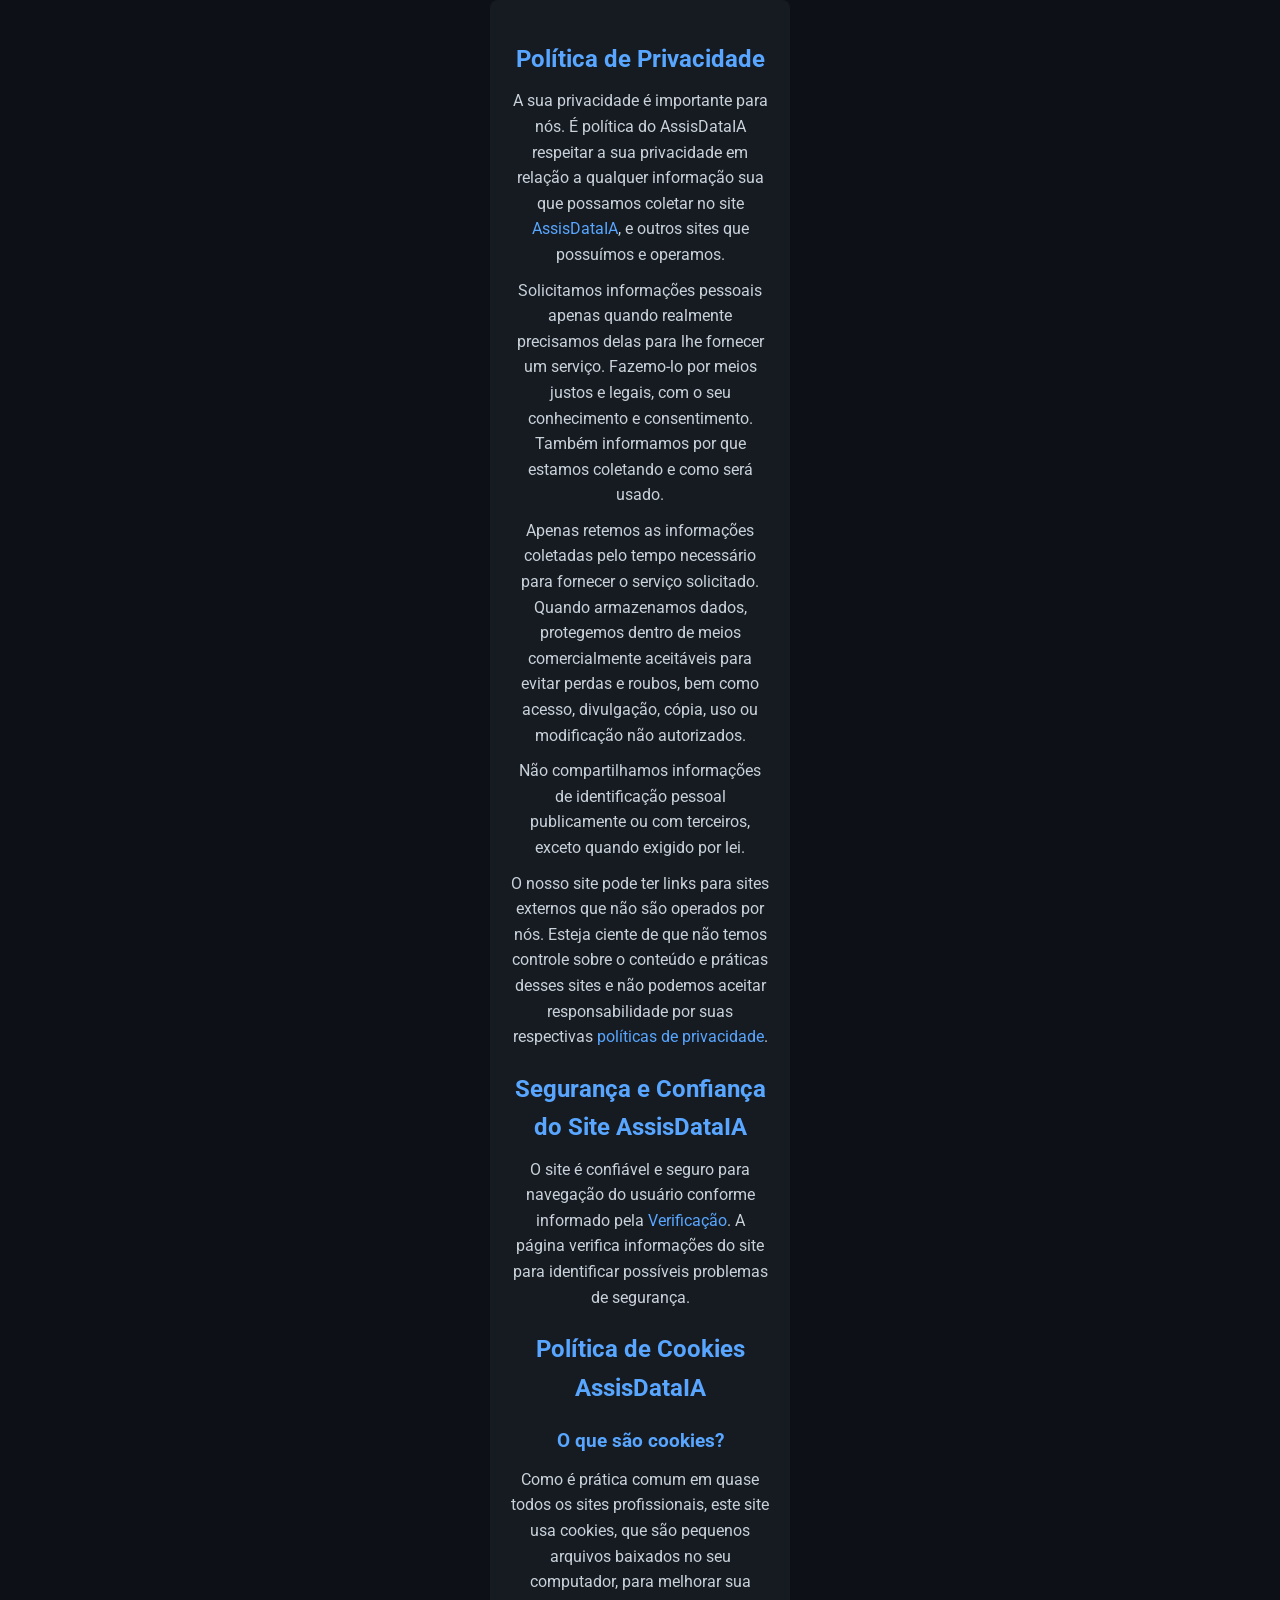
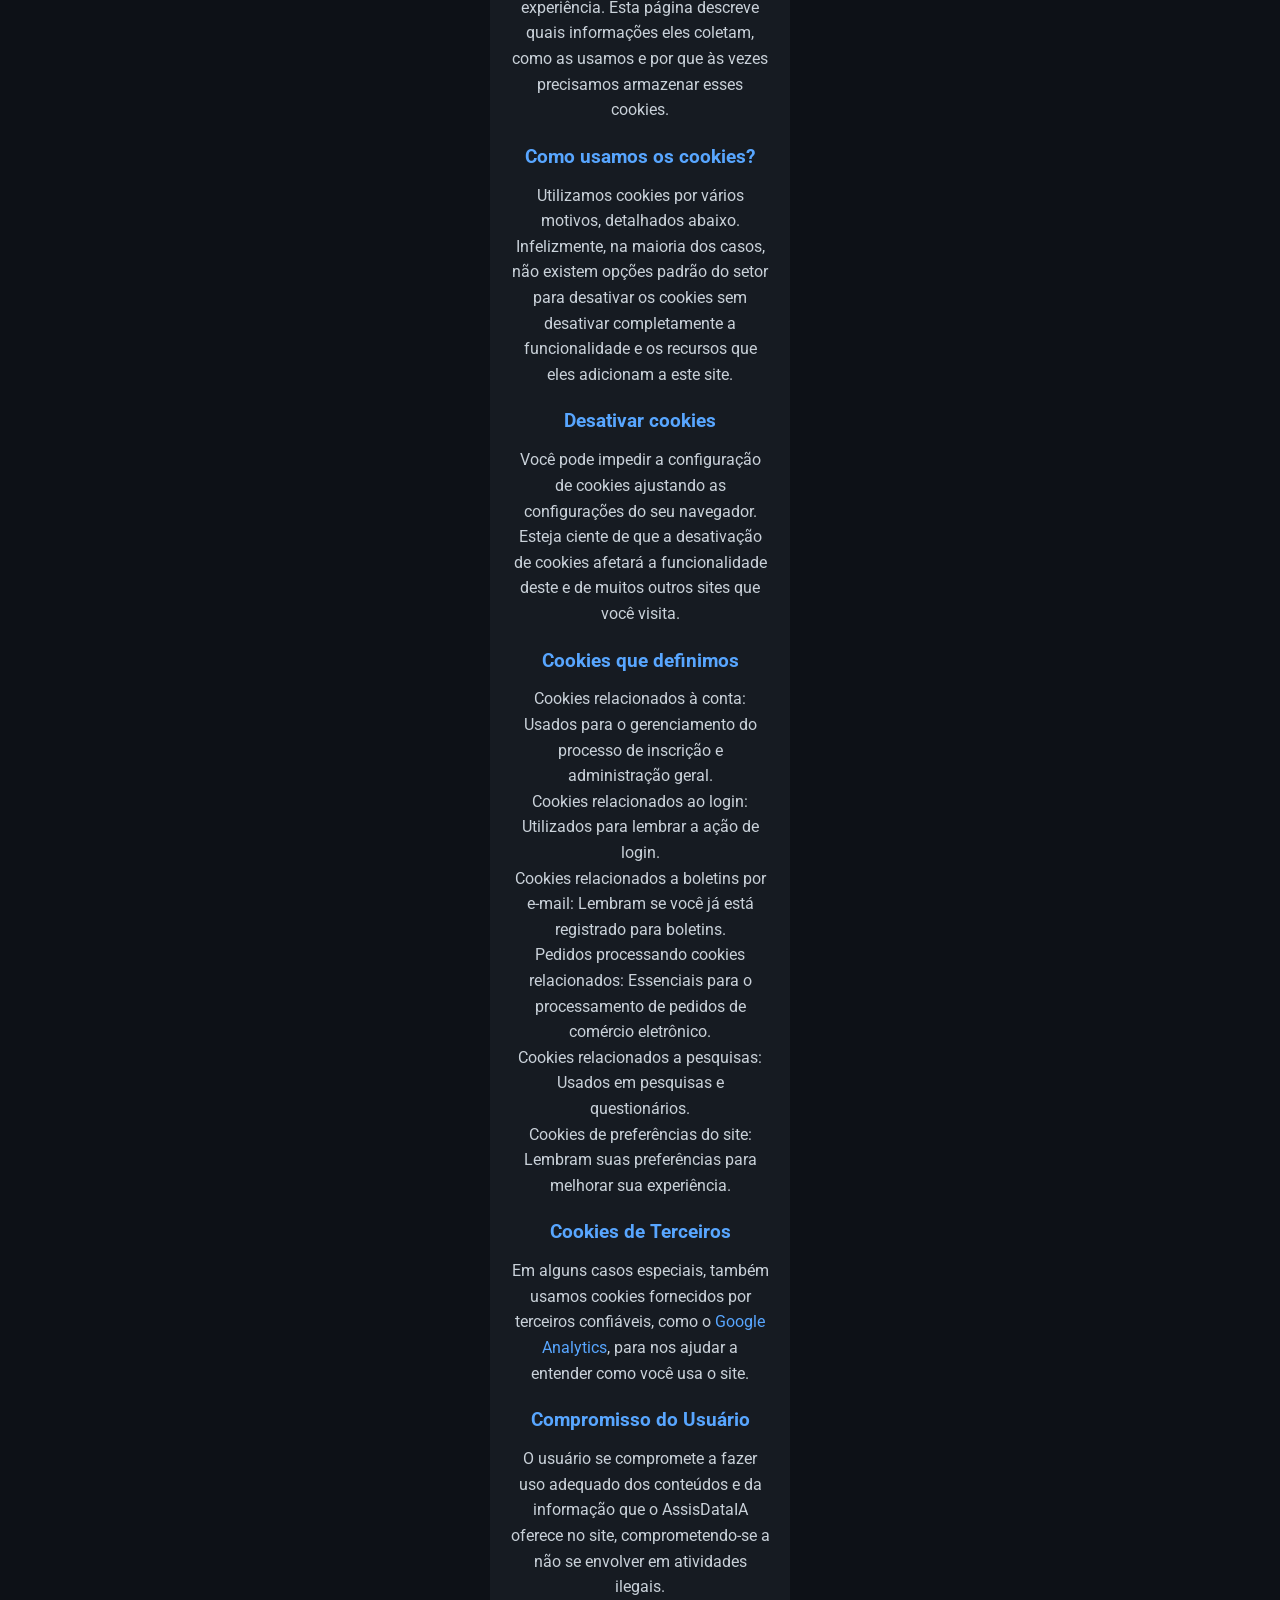
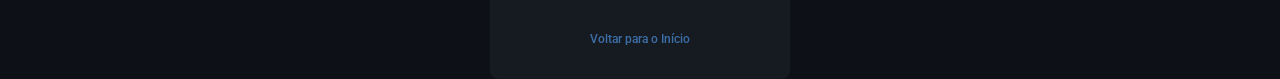
==== politica_privacidade.html @ 0b14fb2a "Initial commit" ====
<!DOCTYPE html>
<html lang="pt-br">
<head>
    <meta charset="UTF-8">
    <meta name="viewport" content="width=device-width, initial-scale=1.0">
    <title>Política de Privacidade - AssisDataIA</title>
    <link href="https://fonts.googleapis.com/css2?family=Roboto+Mono&family=Roboto:wght@500;700&display=swap" rel="stylesheet">
    <link rel="stylesheet" href="./styles.css"> <!-- Linkando com o CSS principal -->
    <style>
        /* Estilos adicionais para a página de Política de Privacidade */
        body {
            background-color: #0d1117; /* Fundo escuro, similar ao index.html */
            color: #c9d1d9; /* Texto claro para contraste */
            font-family: 'Roboto', sans-serif;
            line-height: 1.6;
        }
        .container {
            max-width: 800px;
            margin: 0 auto;
            padding: 20px;
            background-color: #161b22; /* Fundo levemente destacado para o container */
            border-radius: 8px;
        }
        h2, h3 {
            color: #58a6ff; /* Cor de destaque para os títulos */
            margin-top: 20px;
        }
        p, ul {
            margin: 10px 0;
        }
        a {
            color: #58a6ff; /* Link na cor de destaque */
            text-decoration: none;
        }
        a:hover {
            text-decoration: underline;
        }
        footer {
            text-align: center;
            margin-top: 30px;
        }
    </style>
</head>
<body>
    <div class="container">
        <h2>Política de Privacidade</h2>
        <p>A sua privacidade é importante para nós. É política do AssisDataIA respeitar a sua privacidade em relação a qualquer informação sua que possamos coletar no site <a href="https://assisdataia">AssisDataIA</a>, e outros sites que possuímos e operamos.</p>
        
        <p>Solicitamos informações pessoais apenas quando realmente precisamos delas para lhe fornecer um serviço. Fazemo-lo por meios justos e legais, com o seu conhecimento e consentimento. Também informamos por que estamos coletando e como será usado.</p>
        
        <p>Apenas retemos as informações coletadas pelo tempo necessário para fornecer o serviço solicitado. Quando armazenamos dados, protegemos dentro de meios comercialmente aceitáveis para evitar perdas e roubos, bem como acesso, divulgação, cópia, uso ou modificação não autorizados.</p>
        
        <p>Não compartilhamos informações de identificação pessoal publicamente ou com terceiros, exceto quando exigido por lei.</p>
        
        <p>O nosso site pode ter links para sites externos que não são operados por nós. Esteja ciente de que não temos controle sobre o conteúdo e práticas desses sites e não podemos aceitar responsabilidade por suas respectivas <a href="https://privacidade.me/" target="_blank">políticas de privacidade</a>.</p>
        
        <h2>Segurança e Confiança do Site AssisDataIA</h2>
        <p>O site é confiável e seguro para navegação do usuário conforme informado pela <a href="https://confiavel.com.br/https://assisdataia" target="_blank">Verificação</a>. A página verifica informações do site para identificar possíveis problemas de segurança.</p>
        
        <h2>Política de Cookies AssisDataIA</h2>
        <h3>O que são cookies?</h3>
        <p>Como é prática comum em quase todos os sites profissionais, este site usa cookies, que são pequenos arquivos baixados no seu computador, para melhorar sua experiência. Esta página descreve quais informações eles coletam, como as usamos e por que às vezes precisamos armazenar esses cookies.</p>
        
        <h3>Como usamos os cookies?</h3>
        <p>Utilizamos cookies por vários motivos, detalhados abaixo. Infelizmente, na maioria dos casos, não existem opções padrão do setor para desativar os cookies sem desativar completamente a funcionalidade e os recursos que eles adicionam a este site.</p>
        
        <h3>Desativar cookies</h3>
        <p>Você pode impedir a configuração de cookies ajustando as configurações do seu navegador. Esteja ciente de que a desativação de cookies afetará a funcionalidade deste e de muitos outros sites que você visita.</p>
        
        <h3>Cookies que definimos</h3>
        <ul>
            <li>Cookies relacionados à conta: Usados para o gerenciamento do processo de inscrição e administração geral.</li>
            <li>Cookies relacionados ao login: Utilizados para lembrar a ação de login.</li>
            <li>Cookies relacionados a boletins por e-mail: Lembram se você já está registrado para boletins.</li>
            <li>Pedidos processando cookies relacionados: Essenciais para o processamento de pedidos de comércio eletrônico.</li>
            <li>Cookies relacionados a pesquisas: Usados em pesquisas e questionários.</li>
            <li>Cookies de preferências do site: Lembram suas preferências para melhorar sua experiência.</li>
        </ul>
        
        <h3>Cookies de Terceiros</h3>
        <p>Em alguns casos especiais, também usamos cookies fornecidos por terceiros confiáveis, como o <a href="https://analytics.google.com/analytics/web/">Google Analytics</a>, para nos ajudar a entender como você usa o site.</p>
        
        <h3>Compromisso do Usuário</h3>
        <p>O usuário se compromete a fazer uso adequado dos conteúdos e da informação que o AssisDataIA oferece no site, comprometendo-se a não se envolver em atividades ilegais.</p>

        <footer>
            <p><a href="index.html">Voltar para o Início</a></p>
        </footer>
    </div>
</body>
</html>
---- styles.css ----
* {
  margin: 0;
  padding: 0%;
  box-sizing: border-box;
}

a {
  text-decoration: none;
}

html {
  /* cirar variaveis */
  --bg-color: #EDF2FF;
  --text-color: #00082F;
  --primary-color: #4263EB;
  --primary-color-dark: #2a44ca;
}

body.dark-blue {
  --bg-color: #00082F;
  --text-color: #FFFFFF;
}

body.pink {
  --bg-color: #FFF0F6;
  --testr-color: #1F000B;
  --primary-color: #D6336C;
  --primary-color-dark: #A61E4D;
}


body {
  background: var(--bg-color);
  color: var(--text-color);
  font-family: 'Roboto', sans-serif;
}

.container {
  text-align: center;
  width: 300px;
  margin: 60px auto;
}

img {
  width: 100%;
}

img.avatar {
  border-radius: 50%;
  width: 100px;
  height: 100px;
  border: var(--primary-color) solid 4px;
  padding: 3.7px;
}

h1 {
  margin-top: 24px;
  margin-bottom: 8px;
  font-size: 32px;
}

.username {
  font-family: 'Roboto Mono', monospace;
  font-weight: 400;
  opacity: 0.6;
  font-size: 18px;
}

ul {
  list-style: none;
  margin: 48px;
}

/* style dos botoes */
ul li a {
  height: 53px;
  display: flex;
  align-items: center;
  justify-content: center;
  background: var(--primary-color);
  color: white;
  text-transform: uppercase;
  font-size: 14px;

  margin-bottom: 16px;
  border-radius: 16px;

  transition: background 400ms;
  /*Faz transição de cor lento  */
}

/* Alterar a cor do botao ao passar o mouse */
ul li a:hover {
  background: var(--primary-color-dark);
}

footer {
  font-weight: 500;
  font-size: 12px;
  opacity: 0.6;
  transition: opacity 400ms;
}

footer:hover {
  opacity: 1;
}
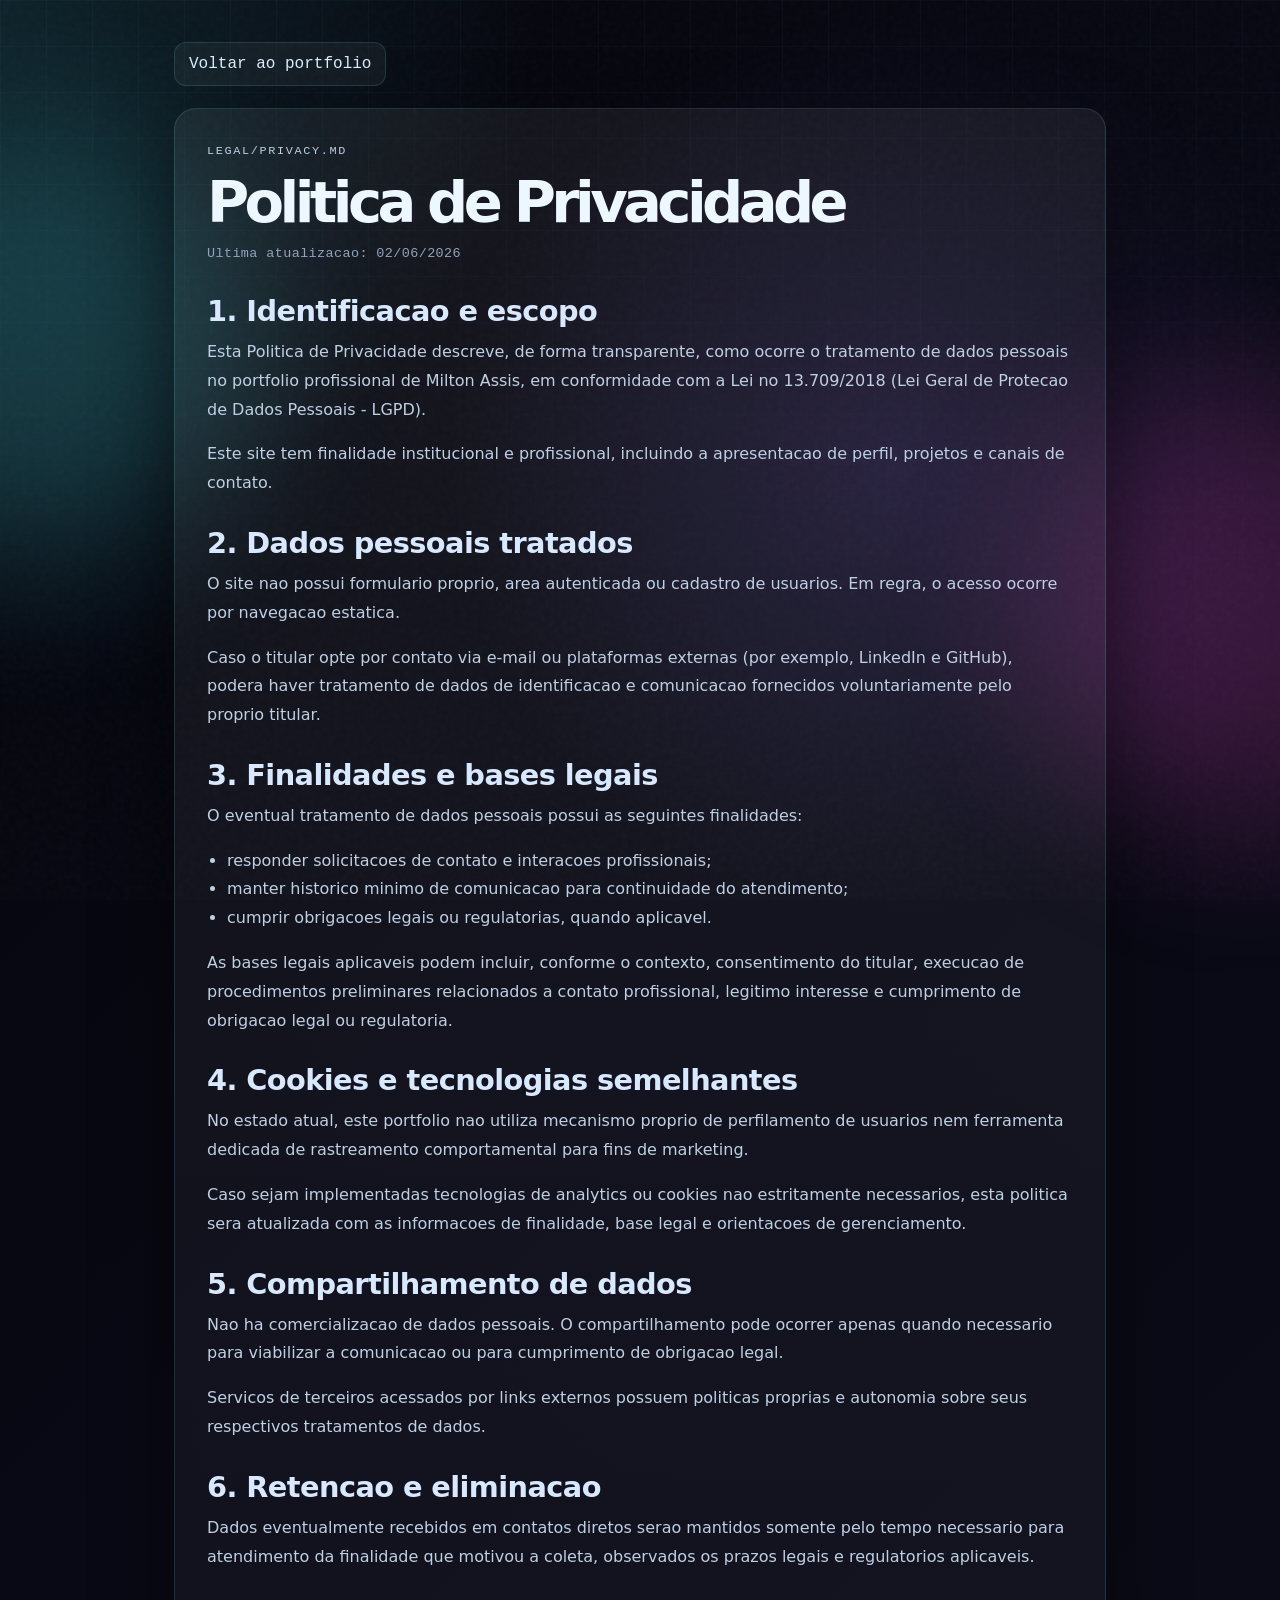
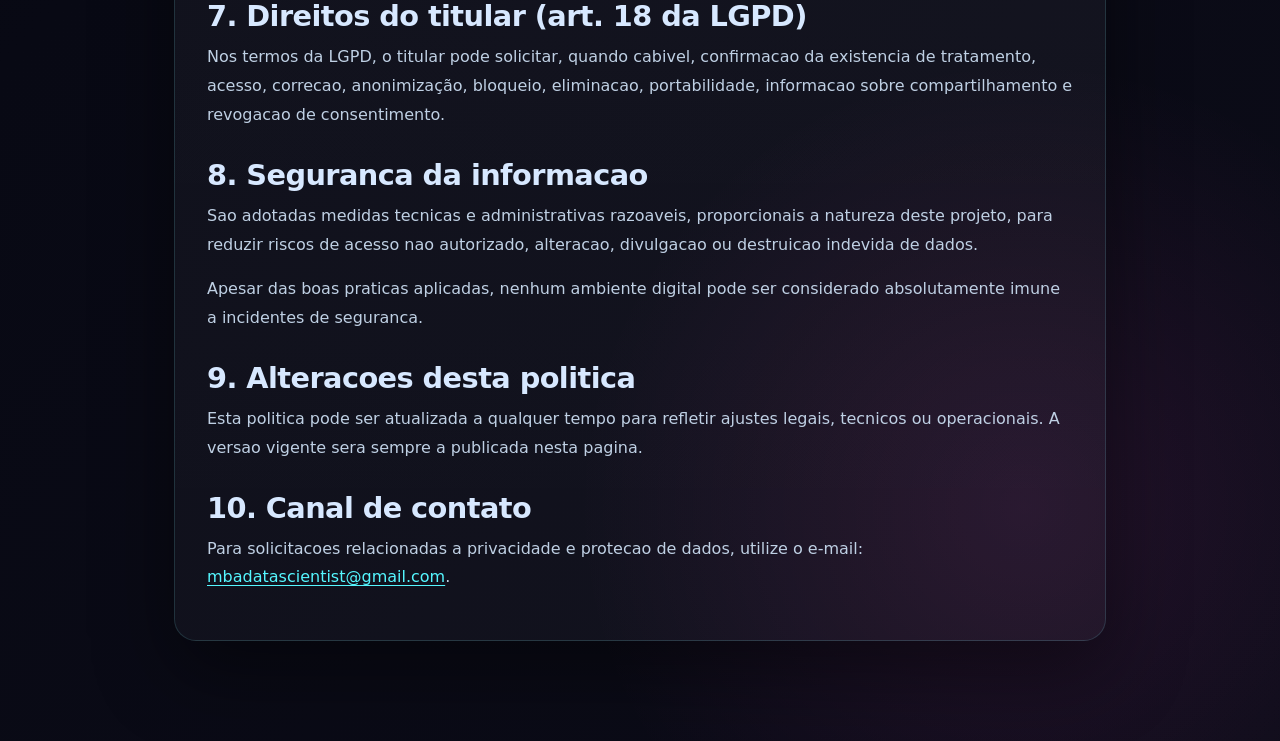
==== commit 4faf4796: "Atuallização do README.md para versão 1.0 do projeto, incluindo o documento de especificação detalha" ====
--- a/politica_privacidade.html
+++ b/politica_privacidade.html
@@ -1,91 +1,125 @@
-<!DOCTYPE html>
-<html lang="pt-br">
+<!doctype html>
+<html lang="pt-BR">
+
 <head>
-    <meta charset="UTF-8">
-    <meta name="viewport" content="width=device-width, initial-scale=1.0">
-    <title>Política de Privacidade - AssisDataIA</title>
-    <link href="https://fonts.googleapis.com/css2?family=Roboto+Mono&family=Roboto:wght@500;700&display=swap" rel="stylesheet">
-    <link rel="stylesheet" href="./styles.css"> <!-- Linkando com o CSS principal -->
-    <style>
-        /* Estilos adicionais para a página de Política de Privacidade */
-        body {
-            background-color: #0d1117; /* Fundo escuro, similar ao index.html */
-            color: #c9d1d9; /* Texto claro para contraste */
-            font-family: 'Roboto', sans-serif;
-            line-height: 1.6;
-        }
-        .container {
-            max-width: 800px;
-            margin: 0 auto;
-            padding: 20px;
-            background-color: #161b22; /* Fundo levemente destacado para o container */
-            border-radius: 8px;
-        }
-        h2, h3 {
-            color: #58a6ff; /* Cor de destaque para os títulos */
-            margin-top: 20px;
-        }
-        p, ul {
-            margin: 10px 0;
-        }
-        a {
-            color: #58a6ff; /* Link na cor de destaque */
-            text-decoration: none;
-        }
-        a:hover {
-            text-decoration: underline;
-        }
-        footer {
-            text-align: center;
-            margin-top: 30px;
-        }
-    </style>
+    <meta charset="UTF-8" />
+    <meta name="viewport" content="width=device-width, initial-scale=1.0" />
+    <meta name="description"
+        content="Politica de Privacidade do portfolio de Milton Assis com informacoes sobre dados, cookies e links externos." />
+    <meta name="theme-color" content="#080914" />
+    <title>Politica de Privacidade | Milton Assis</title>
+    <link rel="stylesheet" href="styles.css" />
 </head>
-<body>
-    <div class="container">
-        <h2>Política de Privacidade</h2>
-        <p>A sua privacidade é importante para nós. É política do AssisDataIA respeitar a sua privacidade em relação a qualquer informação sua que possamos coletar no site <a href="https://assisdataia">AssisDataIA</a>, e outros sites que possuímos e operamos.</p>
-        
-        <p>Solicitamos informações pessoais apenas quando realmente precisamos delas para lhe fornecer um serviço. Fazemo-lo por meios justos e legais, com o seu conhecimento e consentimento. Também informamos por que estamos coletando e como será usado.</p>
-        
-        <p>Apenas retemos as informações coletadas pelo tempo necessário para fornecer o serviço solicitado. Quando armazenamos dados, protegemos dentro de meios comercialmente aceitáveis para evitar perdas e roubos, bem como acesso, divulgação, cópia, uso ou modificação não autorizados.</p>
-        
-        <p>Não compartilhamos informações de identificação pessoal publicamente ou com terceiros, exceto quando exigido por lei.</p>
-        
-        <p>O nosso site pode ter links para sites externos que não são operados por nós. Esteja ciente de que não temos controle sobre o conteúdo e práticas desses sites e não podemos aceitar responsabilidade por suas respectivas <a href="https://privacidade.me/" target="_blank">políticas de privacidade</a>.</p>
-        
-        <h2>Segurança e Confiança do Site AssisDataIA</h2>
-        <p>O site é confiável e seguro para navegação do usuário conforme informado pela <a href="https://confiavel.com.br/https://assisdataia" target="_blank">Verificação</a>. A página verifica informações do site para identificar possíveis problemas de segurança.</p>
-        
-        <h2>Política de Cookies AssisDataIA</h2>
-        <h3>O que são cookies?</h3>
-        <p>Como é prática comum em quase todos os sites profissionais, este site usa cookies, que são pequenos arquivos baixados no seu computador, para melhorar sua experiência. Esta página descreve quais informações eles coletam, como as usamos e por que às vezes precisamos armazenar esses cookies.</p>
-        
-        <h3>Como usamos os cookies?</h3>
-        <p>Utilizamos cookies por vários motivos, detalhados abaixo. Infelizmente, na maioria dos casos, não existem opções padrão do setor para desativar os cookies sem desativar completamente a funcionalidade e os recursos que eles adicionam a este site.</p>
-        
-        <h3>Desativar cookies</h3>
-        <p>Você pode impedir a configuração de cookies ajustando as configurações do seu navegador. Esteja ciente de que a desativação de cookies afetará a funcionalidade deste e de muitos outros sites que você visita.</p>
-        
-        <h3>Cookies que definimos</h3>
-        <ul>
-            <li>Cookies relacionados à conta: Usados para o gerenciamento do processo de inscrição e administração geral.</li>
-            <li>Cookies relacionados ao login: Utilizados para lembrar a ação de login.</li>
-            <li>Cookies relacionados a boletins por e-mail: Lembram se você já está registrado para boletins.</li>
-            <li>Pedidos processando cookies relacionados: Essenciais para o processamento de pedidos de comércio eletrônico.</li>
-            <li>Cookies relacionados a pesquisas: Usados em pesquisas e questionários.</li>
-            <li>Cookies de preferências do site: Lembram suas preferências para melhorar sua experiência.</li>
-        </ul>
-        
-        <h3>Cookies de Terceiros</h3>
-        <p>Em alguns casos especiais, também usamos cookies fornecidos por terceiros confiáveis, como o <a href="https://analytics.google.com/analytics/web/">Google Analytics</a>, para nos ajudar a entender como você usa o site.</p>
-        
-        <h3>Compromisso do Usuário</h3>
-        <p>O usuário se compromete a fazer uso adequado dos conteúdos e da informação que o AssisDataIA oferece no site, comprometendo-se a não se envolver em atividades ilegais.</p>
 
-        <footer>
-            <p><a href="index.html">Voltar para o Início</a></p>
-        </footer>
-    </div>
+<body class="legal-page">
+    <div class="noise"></div>
+    <div class="orb orb-a"></div>
+    <div class="orb orb-b"></div>
+
+    <main class="legal-main" id="top">
+        <a class="legal-back" href="index.html">Voltar ao portfolio</a>
+
+        <article class="legal-card">
+            <p class="eyebrow">legal/privacy.md</p>
+            <h1>Politica de Privacidade</h1>
+            <p class="legal-updated">Ultima atualizacao: 02/06/2026</p>
+
+            <h2>1. Identificacao e escopo</h2>
+            <p>
+                Esta Politica de Privacidade descreve, de forma transparente, como ocorre o tratamento
+                de dados pessoais no portfolio profissional de Milton Assis, em conformidade com a Lei
+                no 13.709/2018 (Lei Geral de Protecao de Dados Pessoais - LGPD).
+            </p>
+            <p>
+                Este site tem finalidade institucional e profissional, incluindo a apresentacao de perfil,
+                projetos e canais de contato.
+            </p>
+
+            <h2>2. Dados pessoais tratados</h2>
+            <p>
+                O site nao possui formulario proprio, area autenticada ou cadastro de usuarios. Em regra,
+                o acesso ocorre por navegacao estatica.
+            </p>
+            <p>
+                Caso o titular opte por contato via e-mail ou plataformas externas (por exemplo, LinkedIn
+                e GitHub), podera haver tratamento de dados de identificacao e comunicacao fornecidos
+                voluntariamente pelo proprio titular.
+            </p>
+
+            <h2>3. Finalidades e bases legais</h2>
+            <p>
+                O eventual tratamento de dados pessoais possui as seguintes finalidades:
+            </p>
+            <ul>
+                <li>responder solicitacoes de contato e interacoes profissionais;</li>
+                <li>manter historico minimo de comunicacao para continuidade do atendimento;</li>
+                <li>cumprir obrigacoes legais ou regulatorias, quando aplicavel.</li>
+            </ul>
+            <p>
+                As bases legais aplicaveis podem incluir, conforme o contexto, consentimento do titular,
+                execucao de procedimentos preliminares relacionados a contato profissional, legitimo
+                interesse e cumprimento de obrigacao legal ou regulatoria.
+            </p>
+
+            <h2>4. Cookies e tecnologias semelhantes</h2>
+            <p>
+                No estado atual, este portfolio nao utiliza mecanismo proprio de perfilamento de usuarios
+                nem ferramenta dedicada de rastreamento comportamental para fins de marketing.
+            </p>
+            <p>
+                Caso sejam implementadas tecnologias de analytics ou cookies nao estritamente necessarios,
+                esta politica sera atualizada com as informacoes de finalidade, base legal e orientacoes
+                de gerenciamento.
+            </p>
+
+            <h2>5. Compartilhamento de dados</h2>
+            <p>
+                Nao ha comercializacao de dados pessoais. O compartilhamento pode ocorrer apenas quando
+                necessario para viabilizar a comunicacao ou para cumprimento de obrigacao legal.
+            </p>
+            <p>
+                Servicos de terceiros acessados por links externos possuem politicas proprias e autonomia
+                sobre seus respectivos tratamentos de dados.
+            </p>
+
+            <h2>6. Retencao e eliminacao</h2>
+            <p>
+                Dados eventualmente recebidos em contatos diretos serao mantidos somente pelo tempo
+                necessario para atendimento da finalidade que motivou a coleta, observados os prazos
+                legais e regulatorios aplicaveis.
+            </p>
+
+            <h2>7. Direitos do titular (art. 18 da LGPD)</h2>
+            <p>
+                Nos termos da LGPD, o titular pode solicitar, quando cabivel, confirmacao da existencia de
+                tratamento, acesso, correcao, anonimização, bloqueio, eliminacao, portabilidade,
+                informacao sobre compartilhamento e revogacao de consentimento.
+            </p>
+
+            <h2>8. Seguranca da informacao</h2>
+            <p>
+                Sao adotadas medidas tecnicas e administrativas razoaveis, proporcionais a natureza deste
+                projeto, para reduzir riscos de acesso nao autorizado, alteracao, divulgacao ou destruicao
+                indevida de dados.
+            </p>
+            <p>
+                Apesar das boas praticas aplicadas, nenhum ambiente digital pode ser considerado absolutamente
+                imune a incidentes de seguranca.
+            </p>
+
+            <h2>9. Alteracoes desta politica</h2>
+            <p>
+                Esta politica pode ser atualizada a qualquer tempo para refletir ajustes legais, tecnicos
+                ou operacionais. A versao vigente sera sempre a publicada nesta pagina.
+            </p>
+
+            <h2>10. Canal de contato</h2>
+            <p>
+                Para solicitacoes relacionadas a privacidade e protecao de dados, utilize o e-mail:
+                <a href="mailto:mbadatascientist@gmail.com">mbadatascientist@gmail.com</a>.
+            </p>
+        </article>
+    </main>
 </body>
-</html>
+
+</html>
--- a/styles.css
+++ b/styles.css
@@ -1,106 +1,885 @@
-* {
-  margin: 0;
-  padding: 0%;
-  box-sizing: border-box;
-}
-
-a {
-  text-decoration: none;
-}
-
-html {
-  /* cirar variaveis */
-  --bg-color: #EDF2FF;
-  --text-color: #00082F;
-  --primary-color: #4263EB;
-  --primary-color-dark: #2a44ca;
-}
-
-body.dark-blue {
-  --bg-color: #00082F;
-  --text-color: #FFFFFF;
-}
-
-body.pink {
-  --bg-color: #FFF0F6;
-  --testr-color: #1F000B;
-  --primary-color: #D6336C;
-  --primary-color-dark: #A61E4D;
-}
-
-
-body {
-  background: var(--bg-color);
-  color: var(--text-color);
-  font-family: 'Roboto', sans-serif;
-}
-
-.container {
-  text-align: center;
-  width: 300px;
-  margin: 60px auto;
-}
-
-img {
-  width: 100%;
-}
-
-img.avatar {
-  border-radius: 50%;
-  width: 100px;
-  height: 100px;
-  border: var(--primary-color) solid 4px;
-  padding: 3.7px;
-}
-
-h1 {
-  margin-top: 24px;
-  margin-bottom: 8px;
-  font-size: 32px;
-}
-
-.username {
-  font-family: 'Roboto Mono', monospace;
-  font-weight: 400;
-  opacity: 0.6;
-  font-size: 18px;
-}
-
-ul {
-  list-style: none;
-  margin: 48px;
-}
-
-/* style dos botoes */
-ul li a {
-  height: 53px;
-  display: flex;
-  align-items: center;
-  justify-content: center;
-  background: var(--primary-color);
-  color: white;
-  text-transform: uppercase;
-  font-size: 14px;
-
-  margin-bottom: 16px;
-  border-radius: 16px;
-
-  transition: background 400ms;
-  /*Faz transição de cor lento  */
-}
-
-/* Alterar a cor do botao ao passar o mouse */
-ul li a:hover {
-  background: var(--primary-color-dark);
-}
-
-footer {
-  font-weight: 500;
-  font-size: 12px;
-  opacity: 0.6;
-  transition: opacity 400ms;
-}
-
-footer:hover {
-  opacity: 1;
-}+:root {
+  --bg: #070711;
+  --bg-2: #0d1020;
+  --panel: rgba(15, 18, 34, 0.78);
+  --panel-2: rgba(20, 25, 48, 0.64);
+  --border: rgba(130, 245, 255, 0.14);
+  --border-strong: rgba(159, 114, 255, 0.34);
+  --text: #edf7ff;
+  --muted: #91a4bc;
+  --cyan: #55f7ff;
+  --purple: #9f72ff;
+  --pink: #ff4fd8;
+  --green: #6cffb5;
+  --yellow: #f7e46a;
+  --shadow: 0 30px 80px rgba(0, 0, 0, 0.45);
+  --radius: 22px;
+  --font: Inter, ui-sans-serif, system-ui, -apple-system, BlinkMacSystemFont, "Segoe UI", sans-serif;
+  --mono: "Cascadia Code", "Fira Code", "SFMono-Regular", Consolas, monospace;
+}
+
+* {
+  box-sizing: border-box;
+}
+
+html {
+  scroll-behavior: smooth;
+}
+
+body {
+  margin: 0;
+  min-height: 100vh;
+  background:
+    radial-gradient(circle at top left, rgba(85, 247, 255, 0.12), transparent 34rem),
+    radial-gradient(circle at 70% 20%, rgba(159, 114, 255, 0.14), transparent 28rem),
+    radial-gradient(circle at 80% 90%, rgba(255, 79, 216, 0.10), transparent 28rem),
+    linear-gradient(135deg, #05050c 0%, #080914 46%, #0c0c18 100%);
+  color: var(--text);
+  font-family: var(--font);
+  overflow-x: hidden;
+}
+
+body::before {
+  content: "";
+  position: fixed;
+  inset: 0;
+  pointer-events: none;
+  background-image:
+    linear-gradient(rgba(85, 247, 255, 0.035) 1px, transparent 1px),
+    linear-gradient(90deg, rgba(85, 247, 255, 0.035) 1px, transparent 1px);
+  background-size: 46px 46px;
+  mask-image: linear-gradient(to bottom, rgba(0,0,0,.9), transparent 85%);
+}
+
+a {
+  color: inherit;
+  text-decoration: none;
+}
+
+:focus-visible {
+  outline: 2px solid rgba(85, 247, 255, 0.8);
+  outline-offset: 3px;
+}
+
+.sr-only {
+  position: absolute;
+  width: 1px;
+  height: 1px;
+  padding: 0;
+  margin: -1px;
+  overflow: hidden;
+  clip: rect(0, 0, 0, 0);
+  white-space: nowrap;
+  border: 0;
+}
+
+.noise {
+  position: fixed;
+  inset: 0;
+  pointer-events: none;
+  opacity: 0.08;
+  background-image: url("data:image/svg+xml,%3Csvg viewBox='0 0 200 200' xmlns='http://www.w3.org/2000/svg'%3E%3Cfilter id='n'%3E%3CfeTurbulence type='fractalNoise' baseFrequency='.75' numOctaves='3' stitchTiles='stitch'/%3E%3C/filter%3E%3Crect width='100%25' height='100%25' filter='url(%23n)' opacity='.35'/%3E%3C/svg%3E");
+  z-index: 0;
+}
+
+.orb {
+  position: fixed;
+  width: 28rem;
+  height: 28rem;
+  border-radius: 999px;
+  filter: blur(80px);
+  opacity: 0.22;
+  pointer-events: none;
+}
+
+.orb-a {
+  left: -12rem;
+  top: 8rem;
+  background: var(--cyan);
+}
+
+.orb-b {
+  right: -12rem;
+  bottom: 4rem;
+  background: var(--pink);
+}
+
+.workspace-shell {
+  position: relative;
+  z-index: 1;
+  min-height: 100vh;
+  display: grid;
+  grid-template-columns: 64px 260px minmax(0, 1fr);
+  gap: 0;
+}
+
+.activity-bar,
+.explorer-panel,
+.topbar,
+.statusbar {
+  backdrop-filter: blur(24px);
+}
+
+.activity-bar {
+  position: sticky;
+  top: 0;
+  height: 100vh;
+  background: rgba(7, 8, 17, 0.82);
+  border-right: 1px solid var(--border);
+  display: flex;
+  flex-direction: column;
+  align-items: center;
+  padding: 18px 10px;
+  gap: 18px;
+}
+
+.activity-bar a {
+  width: 42px;
+  height: 42px;
+  border-radius: 14px;
+  display: grid;
+  place-items: center;
+  color: var(--muted);
+  border: 1px solid transparent;
+  transition: 0.2s ease;
+  font-family: var(--mono);
+}
+
+.activity-bar a:hover,
+.activity-logo {
+  color: var(--cyan) !important;
+  border-color: rgba(85, 247, 255, 0.2) !important;
+  background: rgba(85, 247, 255, 0.07);
+  box-shadow: 0 0 30px rgba(85, 247, 255, 0.08);
+}
+
+.activity-logo {
+  font-weight: 900;
+  letter-spacing: -0.08em;
+}
+
+.explorer-panel {
+  position: sticky;
+  top: 0;
+  height: 100vh;
+  background: rgba(10, 12, 24, 0.74);
+  border-right: 1px solid var(--border);
+  padding: 22px 18px;
+  overflow: auto;
+}
+
+.panel-title {
+  color: var(--muted);
+  font-family: var(--mono);
+  font-size: 0.75rem;
+  text-transform: uppercase;
+  letter-spacing: 0.12em;
+  margin-bottom: 22px;
+}
+
+.file-tree {
+  display: grid;
+  gap: 8px;
+}
+
+.file-tree a {
+  display: flex;
+  align-items: center;
+  gap: 10px;
+  padding: 10px 12px;
+  border-radius: 12px;
+  color: #c8d5e6;
+  font-size: 0.92rem;
+  transition: 0.18s ease;
+}
+
+.file-tree a:hover {
+  color: var(--text);
+  background: rgba(255, 255, 255, 0.055);
+}
+
+.dot {
+  width: 9px;
+  height: 9px;
+  border-radius: 99px;
+  display: inline-flex;
+  box-shadow: 0 0 18px currentColor;
+}
+
+.cyan { color: var(--cyan); background: var(--cyan); }
+.purple { color: var(--purple); background: var(--purple); }
+.green { color: var(--green); background: var(--green); }
+.yellow { color: var(--yellow); background: var(--yellow); }
+.pink { color: var(--pink); background: var(--pink); }
+
+.mini-card {
+  margin-top: 28px;
+  padding: 18px;
+  border: 1px solid var(--border);
+  border-radius: 18px;
+  background: linear-gradient(135deg, rgba(85,247,255,0.07), rgba(159,114,255,0.08));
+}
+
+.mini-label,
+.eyebrow,
+.card-kicker {
+  color: var(--cyan);
+  font-family: var(--mono);
+  font-size: 0.74rem;
+  letter-spacing: 0.14em;
+  text-transform: uppercase;
+}
+
+.mini-card strong {
+  display: block;
+  margin: 8px 0;
+  line-height: 1.25;
+}
+
+.mini-card p,
+.section-heading p,
+.project-card p,
+.about-grid p,
+.pipeline p {
+  color: var(--muted);
+  line-height: 1.7;
+}
+
+.editor-surface {
+  min-width: 0;
+  background: rgba(7, 7, 17, 0.24);
+}
+
+.topbar {
+  position: sticky;
+  top: 0;
+  z-index: 10;
+  height: 62px;
+  padding: 0 24px;
+  display: flex;
+  align-items: center;
+  justify-content: space-between;
+  background: rgba(10, 12, 24, 0.68);
+  border-bottom: 1px solid var(--border);
+}
+
+.tabs {
+  display: flex;
+  gap: 8px;
+  overflow-x: auto;
+}
+
+.tab,
+.command-button {
+  border: 1px solid var(--border);
+  background: rgba(255, 255, 255, 0.045);
+  color: var(--muted);
+  border-radius: 12px;
+  padding: 10px 14px;
+  font-family: var(--mono);
+  cursor: pointer;
+}
+
+.tab.active,
+.command-button:hover {
+  color: var(--text);
+  border-color: rgba(85, 247, 255, 0.3);
+  background: rgba(85, 247, 255, 0.08);
+}
+
+.section-grid,
+.content-section {
+  max-width: 1180px;
+  margin: 0 auto;
+  padding: 92px 34px;
+}
+
+.hero {
+  min-height: calc(100vh - 62px);
+  display: grid;
+  grid-template-columns: minmax(0, 1.05fr) minmax(320px, 0.95fr);
+  align-items: center;
+  gap: 34px;
+}
+
+h1,
+h2,
+h3,
+p {
+  margin-top: 0;
+}
+
+h1 {
+  font-size: clamp(3rem, 7vw, 6.6rem);
+  line-height: 0.9;
+  letter-spacing: -0.08em;
+  margin-bottom: 28px;
+}
+
+h1 span {
+  display: block;
+  margin-top: 16px;
+  font-size: clamp(1.4rem, 2.3vw, 2.3rem);
+  line-height: 1.1;
+  letter-spacing: -0.045em;
+  color: #cde7ff;
+  max-width: 850px;
+}
+
+h2 {
+  font-size: clamp(2rem, 4vw, 4rem);
+  letter-spacing: -0.055em;
+  margin-bottom: 12px;
+}
+
+h3 {
+  font-size: 1.2rem;
+  letter-spacing: -0.02em;
+}
+
+.hero-text {
+  max-width: 760px;
+  color: #b8c7da;
+  font-size: 1.08rem;
+  line-height: 1.8;
+}
+
+.cta-row {
+  display: flex;
+  flex-wrap: wrap;
+  gap: 14px;
+  margin-top: 30px;
+}
+
+.btn {
+  display: inline-flex;
+  align-items: center;
+  justify-content: center;
+  min-height: 48px;
+  padding: 0 18px;
+  border-radius: 14px;
+  font-weight: 750;
+  transition: transform .2s ease, box-shadow .2s ease, border-color .2s ease;
+}
+
+.btn:hover {
+  transform: translateY(-2px);
+}
+
+.btn.primary {
+  background: linear-gradient(135deg, var(--cyan), var(--purple));
+  color: #02030b;
+  box-shadow: 0 20px 50px rgba(85, 247, 255, 0.18);
+}
+
+.btn.ghost {
+  border: 1px solid var(--border-strong);
+  background: rgba(255, 255, 255, 0.04);
+}
+
+.terminal-card,
+.code-window,
+.glass-card,
+.project-card,
+.stack-column,
+.pipeline div,
+.contact-card,
+.metrics-strip article {
+  border: 1px solid var(--border);
+  background: linear-gradient(180deg, rgba(255,255,255,0.055), rgba(255,255,255,0.025));
+  box-shadow: var(--shadow);
+}
+
+.terminal-card,
+.code-window {
+  border-radius: var(--radius);
+  overflow: hidden;
+}
+
+.terminal-header {
+  height: 46px;
+  display: flex;
+  align-items: center;
+  gap: 8px;
+  padding: 0 16px;
+  border-bottom: 1px solid var(--border);
+  background: rgba(255, 255, 255, 0.04);
+}
+
+.terminal-header span {
+  width: 10px;
+  height: 10px;
+  border-radius: 99px;
+  background: var(--pink);
+  box-shadow: 0 0 18px currentColor;
+}
+
+.terminal-header span:nth-child(2) { background: var(--yellow); }
+.terminal-header span:nth-child(3) { background: var(--green); }
+.terminal-header strong {
+  margin-left: 8px;
+  color: var(--muted);
+  font-family: var(--mono);
+  font-size: 0.84rem;
+}
+
+pre {
+  margin: 0;
+  padding: 22px;
+  overflow: auto;
+  color: #daf8ff;
+  font-family: var(--mono);
+  font-size: 0.88rem;
+  line-height: 1.65;
+}
+
+.muted {
+  color: var(--pink);
+}
+
+.metrics-strip {
+  max-width: 1180px;
+  margin: -36px auto 0;
+  padding: 0 34px 74px;
+  display: grid;
+  grid-template-columns: repeat(3, 1fr);
+  gap: 16px;
+}
+
+.metrics-strip article {
+  padding: 22px;
+  border-radius: 20px;
+}
+
+.metrics-strip span,
+.pipeline span {
+  color: var(--pink);
+  font-family: var(--mono);
+}
+
+.metrics-strip strong {
+  display: block;
+  margin: 8px 0;
+}
+
+.section-heading {
+  max-width: 760px;
+  margin-bottom: 28px;
+}
+
+.about-grid,
+.project-grid,
+.contact-grid {
+  display: grid;
+  gap: 18px;
+}
+
+.about-grid {
+  grid-template-columns: repeat(2, 1fr);
+}
+
+.glass-card,
+.project-card,
+.stack-column,
+.contact-card {
+  border-radius: var(--radius);
+  padding: 26px;
+}
+
+.project-grid {
+  grid-template-columns: repeat(3, minmax(0, 1fr));
+}
+
+.project-card {
+  min-height: 100%;
+  transition: transform .2s ease, border-color .2s ease, background .2s ease;
+}
+
+.project-card:hover,
+.contact-card:hover {
+  transform: translateY(-4px);
+  border-color: rgba(85, 247, 255, 0.34);
+  background: linear-gradient(180deg, rgba(85,247,255,0.07), rgba(159,114,255,0.04));
+}
+
+.project-card ul {
+  padding-left: 18px;
+  color: #bed0e5;
+  line-height: 1.7;
+}
+
+.tags {
+  display: flex;
+  flex-wrap: wrap;
+  gap: 8px;
+  margin-top: 18px;
+}
+
+.tags span,
+.stack-column span {
+  display: inline-flex;
+  border: 1px solid rgba(85, 247, 255, 0.15);
+  background: rgba(85, 247, 255, 0.055);
+  color: #c9faff;
+  padding: 7px 10px;
+  border-radius: 999px;
+  font-size: 0.78rem;
+}
+
+.stack-grid {
+  display: grid;
+  grid-template-columns: repeat(4, minmax(0, 1fr));
+  gap: 18px;
+}
+
+.stack-column {
+  display: flex;
+  flex-wrap: wrap;
+  align-content: flex-start;
+  gap: 9px;
+}
+
+.stack-column h3 {
+  width: 100%;
+}
+
+.pipeline {
+  display: grid;
+  grid-template-columns: repeat(5, 1fr);
+  gap: 14px;
+  margin-bottom: 18px;
+}
+
+.pipeline div {
+  border-radius: 20px;
+  padding: 20px;
+}
+
+.pipeline strong {
+  display: block;
+  margin: 10px 0 6px;
+}
+
+.contact-section {
+  padding-bottom: 120px;
+}
+
+.contact-grid {
+  grid-template-columns: repeat(3, 1fr);
+}
+
+.contact-card {
+  display: block;
+}
+
+.contact-card span {
+  color: var(--muted);
+  font-family: var(--mono);
+  font-size: 0.8rem;
+}
+
+.contact-card strong {
+  display: block;
+  margin-top: 10px;
+  overflow-wrap: anywhere;
+}
+
+.statusbar {
+  position: sticky;
+  bottom: 0;
+  min-height: 40px;
+  display: flex;
+  justify-content: space-between;
+  gap: 12px;
+  padding: 10px 20px;
+  background: rgba(10, 12, 24, 0.8);
+  border-top: 1px solid var(--border);
+  color: var(--muted);
+  font-family: var(--mono);
+  font-size: 0.76rem;
+}
+
+.command-palette {
+  position: fixed;
+  inset: 0;
+  z-index: 50;
+  display: none;
+  align-items: flex-start;
+  justify-content: center;
+  padding-top: 12vh;
+  background: rgba(0, 0, 0, 0.46);
+  backdrop-filter: blur(10px);
+}
+
+.command-palette.open {
+  display: flex;
+}
+
+.construction-modal {
+  position: fixed;
+  inset: 0;
+  z-index: 55;
+  display: none;
+  align-items: center;
+  justify-content: center;
+  padding: 20px;
+  background: rgba(0, 0, 0, 0.5);
+  backdrop-filter: blur(10px);
+}
+
+.construction-modal.open {
+  display: flex;
+}
+
+.construction-box {
+  width: min(560px, calc(100vw - 32px));
+  border: 1px solid var(--border-strong);
+  background: rgba(10, 12, 24, 0.95);
+  border-radius: 22px;
+  padding: 24px;
+  box-shadow: var(--shadow);
+}
+
+.construction-box h2 {
+  font-size: clamp(1.6rem, 3vw, 2.2rem);
+  letter-spacing: -0.03em;
+  margin-bottom: 12px;
+}
+
+.construction-box p {
+  color: #cad8ea;
+  line-height: 1.7;
+}
+
+.construction-box strong {
+  color: var(--cyan);
+  font-family: var(--mono);
+}
+
+.construction-subtext {
+  color: var(--muted) !important;
+  margin-bottom: 22px;
+}
+
+.construction-close {
+  min-height: 44px;
+}
+
+.palette-box {
+  width: min(560px, calc(100vw - 32px));
+  border: 1px solid var(--border-strong);
+  background: rgba(10, 12, 24, 0.94);
+  border-radius: 22px;
+  padding: 12px;
+  box-shadow: var(--shadow);
+}
+
+.palette-input {
+  padding: 16px;
+  border-radius: 14px;
+  background: rgba(255,255,255,0.05);
+  color: var(--cyan);
+  font-family: var(--mono);
+  margin-bottom: 8px;
+}
+
+.palette-input span {
+  color: var(--muted);
+}
+
+.palette-box a {
+  display: block;
+  padding: 14px 16px;
+  border-radius: 14px;
+  color: #dce9f8;
+}
+
+.palette-box a:hover {
+  background: rgba(85, 247, 255, 0.07);
+}
+
+.reveal {
+  opacity: 0;
+  transform: translateY(18px);
+  transition: opacity .65s ease, transform .65s ease;
+}
+
+.reveal.visible {
+  opacity: 1;
+  transform: translateY(0);
+}
+
+.legal-page .orb {
+  opacity: 0.18;
+}
+
+.legal-main {
+  position: relative;
+  z-index: 1;
+  min-height: 100vh;
+  max-width: 980px;
+  margin: 0 auto;
+  padding: 42px 24px 100px;
+}
+
+.legal-back {
+  display: inline-flex;
+  align-items: center;
+  min-height: 44px;
+  padding: 0 14px;
+  border-radius: 12px;
+  border: 1px solid var(--border);
+  background: rgba(255, 255, 255, 0.045);
+  color: #d8edff;
+  font-family: var(--mono);
+  margin-bottom: 22px;
+}
+
+.legal-back:hover {
+  border-color: rgba(85, 247, 255, 0.34);
+  background: rgba(85, 247, 255, 0.09);
+}
+
+.legal-card {
+  border: 1px solid var(--border);
+  border-radius: var(--radius);
+  background: linear-gradient(180deg, rgba(255,255,255,0.06), rgba(255,255,255,0.03));
+  box-shadow: var(--shadow);
+  padding: 32px;
+}
+
+.legal-card h1 {
+  font-size: clamp(2rem, 5vw, 3.6rem);
+  line-height: 1;
+  margin-bottom: 10px;
+}
+
+.legal-card h2 {
+  font-size: clamp(1.25rem, 2.8vw, 1.8rem);
+  margin-top: 28px;
+  margin-bottom: 10px;
+  color: #d7e8ff;
+  letter-spacing: -0.02em;
+}
+
+.legal-card p,
+.legal-card li {
+  color: #bfd0e4;
+  line-height: 1.8;
+}
+
+.legal-card ul {
+  padding-left: 20px;
+}
+
+.legal-card a {
+  color: var(--cyan);
+  text-decoration: underline;
+  text-decoration-thickness: 1px;
+  text-underline-offset: 3px;
+}
+
+.legal-updated {
+  margin-bottom: 24px;
+  color: var(--muted) !important;
+  font-family: var(--mono);
+  font-size: 0.84rem;
+  letter-spacing: 0.03em;
+}
+
+@media (max-width: 1120px) {
+  .workspace-shell {
+    grid-template-columns: 58px minmax(0, 1fr);
+  }
+
+  .explorer-panel {
+    display: none;
+  }
+
+  .hero,
+  .about-grid,
+  .metrics-strip,
+  .project-grid,
+  .stack-grid,
+  .pipeline,
+  .contact-grid {
+    grid-template-columns: 1fr 1fr;
+  }
+
+  .hero {
+    min-height: auto;
+  }
+}
+
+@media (max-width: 760px) {
+  .workspace-shell {
+    display: block;
+  }
+
+  .activity-bar {
+    position: fixed;
+    z-index: 30;
+    top: auto;
+    bottom: 14px;
+    left: 50%;
+    transform: translateX(-50%);
+    height: 58px;
+    width: calc(100% - 28px);
+    max-width: 420px;
+    border: 1px solid var(--border);
+    border-radius: 20px;
+    flex-direction: row;
+    justify-content: center;
+    background: rgba(7, 8, 17, 0.88);
+    padding: 8px;
+  }
+
+  .activity-bar a {
+    width: 40px;
+    height: 40px;
+  }
+
+  .topbar {
+    padding: 0 14px;
+  }
+
+  .command-button {
+    display: none;
+  }
+
+  .tab:not(.active) {
+    display: none;
+  }
+
+  .section-grid,
+  .content-section {
+    padding: 70px 18px;
+  }
+
+  .hero,
+  .about-grid,
+  .metrics-strip,
+  .project-grid,
+  .stack-grid,
+  .pipeline,
+  .contact-grid {
+    grid-template-columns: 1fr;
+  }
+
+  .metrics-strip {
+    margin-top: 0;
+    padding: 0 18px 40px;
+  }
+
+  .statusbar {
+    display: none;
+  }
+
+  .legal-main {
+    padding: 24px 16px 86px;
+  }
+
+  .legal-card {
+    padding: 22px;
+  }
+}
